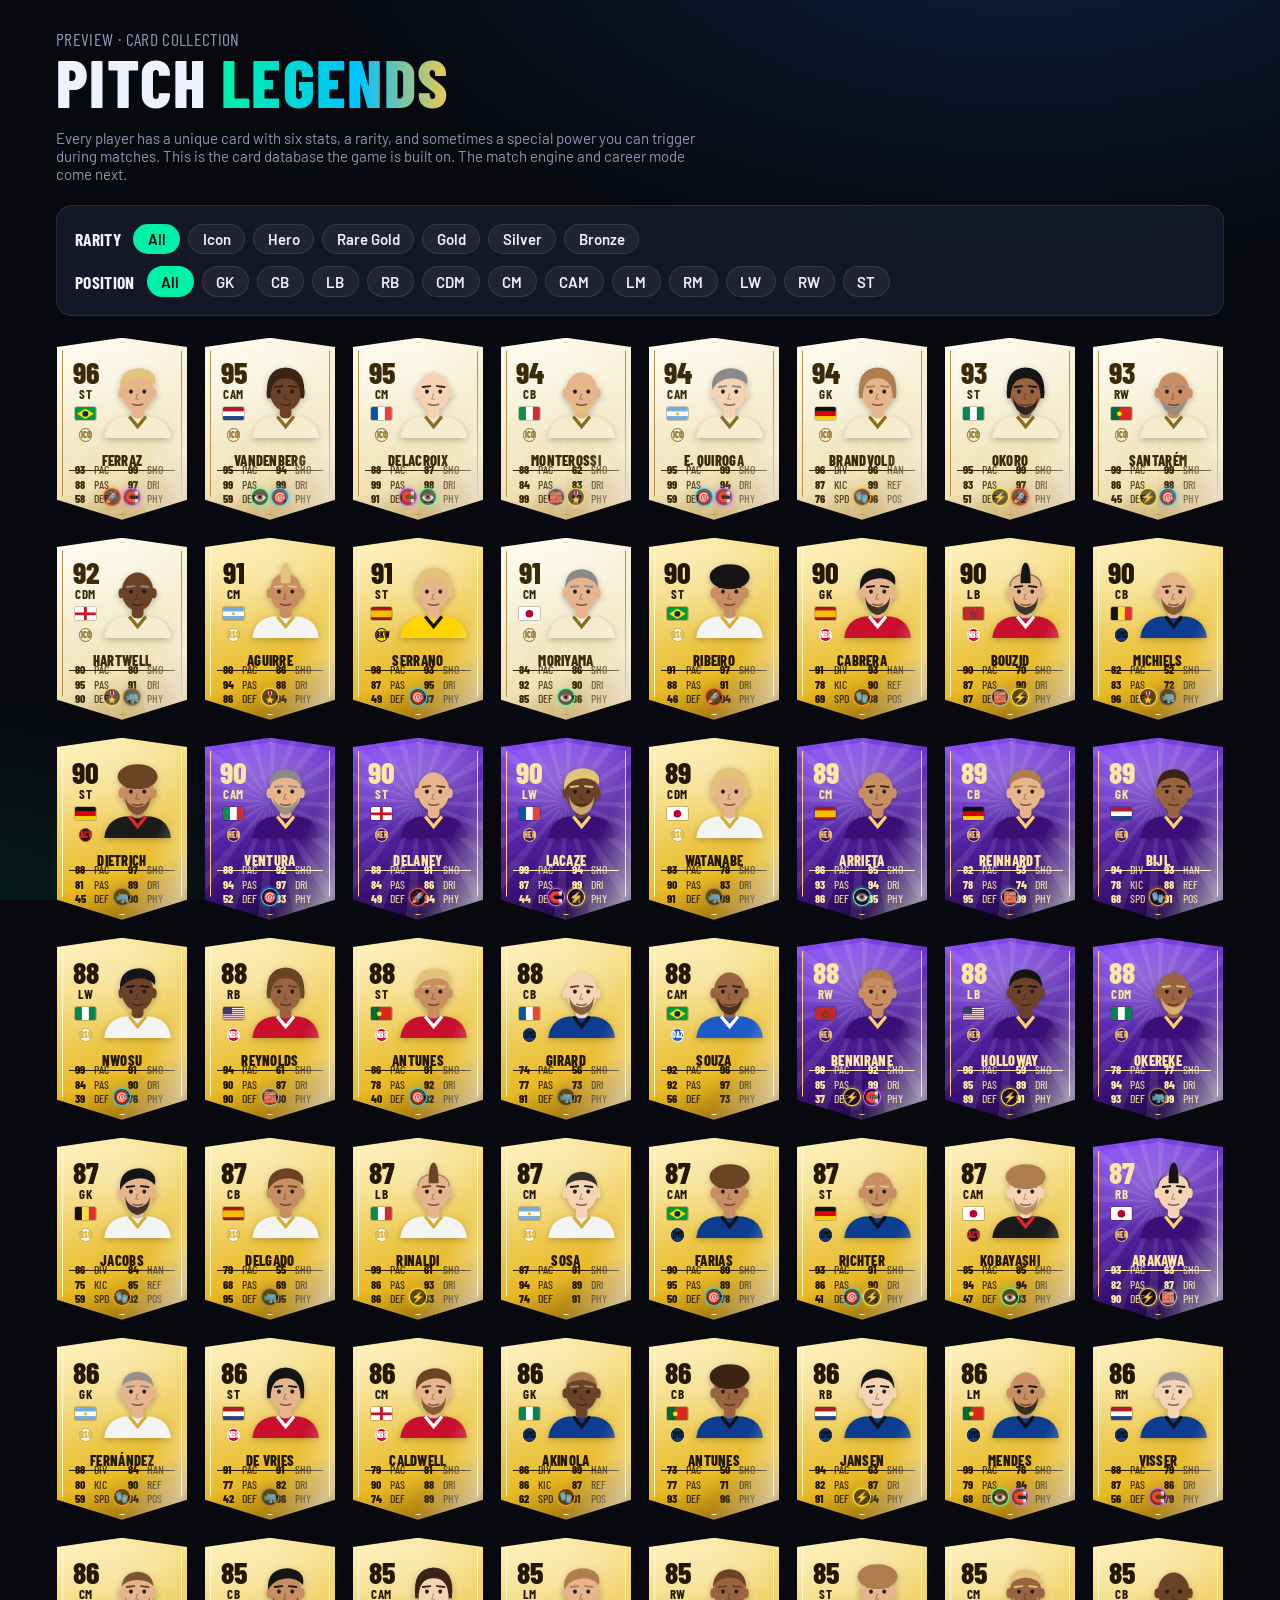
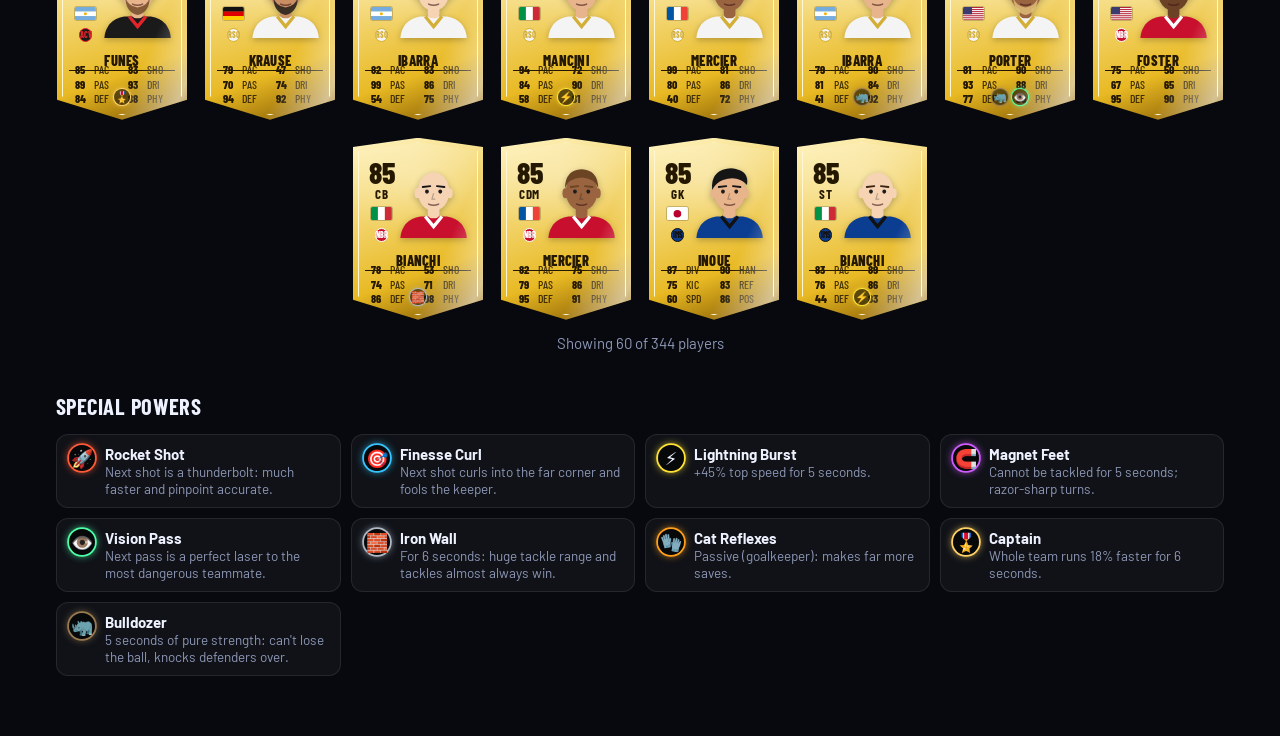
==== preview.html @ eba81089 "Add player card database, card renderer and card preview page Co-Authored-By: Claude Opus 5.5 <norep" ====
<!doctype html>
<html lang="en">
<head>
<meta charset="utf-8">
<meta name="viewport" content="width=device-width, initial-scale=1">
<title>Pitch Legends Cards</title>
<meta name="claude:viewport-fit-sides" content="cover">
<link rel="preconnect" href="https://fonts.googleapis.com">
<link href="https://fonts.googleapis.com/css2?family=Barlow+Condensed:wght@500;700;800&family=Barlow:wght@400;600;700&display=swap" rel="stylesheet">
<link rel="stylesheet" href="css/style.css">
</head>
<body>
<div class="wrap">
  <p class="muted display" style="font-size:1.1rem">Preview · Card Collection</p>
  <h1 class="hero-title">Pitch <span>Legends</span></h1>
  <p class="muted" style="max-width:640px">Every player has a unique card with six stats, a rarity, and sometimes a special power you can trigger during matches. This is the card database the game is built on. The match engine and career mode come next.</p>

  <div class="panel" style="margin:22px 0">
    <div class="row" style="margin-bottom:12px"><h3>Rarity</h3><div class="chips" id="rar"></div></div>
    <div class="row"><h3>Position</h3><div class="chips" id="pos"></div></div>
  </div>
  <div class="card-grid" id="grid"></div>
  <p class="muted" id="count" style="text-align:center;margin-top:14px"></p>

  <h2 style="margin:40px 0 14px">Special powers</h2>
  <div class="trait-list" id="traits"></div>
</div>
<script src="js/data.js"></script>
<script src="js/cards.js"></script>
<script>
  const state = { rar: 'all', pos: 'all' };
  const rars = ['all', 'icon', 'hero', 'rare', 'gold', 'silver', 'bronze'];
  const poss = ['all', ...POSITIONS];
  function chips(el, list, key, label) {
    el.innerHTML = list.map(v => `<button class="chip ${state[key] === v ? 'on' : ''}" data-v="${v}">${v === 'all' ? 'All' : label(v)}</button>`).join('');
    el.onclick = e => { const b = e.target.closest('button'); if (!b) return; state[key] = b.dataset.v; render(); };
  }
  function render() {
    chips(document.getElementById('rar'), rars, 'rar', v => RARITY_LABEL[v]);
    chips(document.getElementById('pos'), poss, 'pos', v => v);
    const list = PLAYERS.filter(p => (state.rar === 'all' || p.rarity === state.rar) && (state.pos === 'all' || p.pos === state.pos))
      .sort((a, b) => b.ovr - a.ovr);
    document.getElementById('grid').innerHTML = list.slice(0, 60).map(p => cardHTML(p, { size: 13, cls: 'hoverable' })).join('');
    document.getElementById('count').textContent = `Showing ${Math.min(60, list.length)} of ${list.length} players`;
  }
  document.getElementById('traits').innerHTML = Object.values(TRAITS).map(t =>
    `<div class="trait-row"><span class="trait" style="--tc:${t.color}">${t.icon}</span><div><b>${t.name}</b><div class="muted" style="font-size:.9em">${t.desc}</div></div></div>`).join('');
  render();
</script>
</body>
</html>
---- css/style.css ----
:root {
  --bg: #07090f;
  --bg2: #0f1420;
  --panel: rgba(22, 28, 44, .82);
  --line: rgba(255, 255, 255, .09);
  --text: #eef2ff;
  --muted: #8d97b5;
  --accent: #00f0a8;
  --accent2: #2f7bff;
  --gold: #f5c84c;
  --danger: #ff4d6d;
  color-scheme: dark;
}
* { box-sizing: border-box; }
html, body { height: 100%; }
body {
  margin: 0; background: var(--bg); color: var(--text);
  font-family: 'Barlow', system-ui, sans-serif; font-size: 15px;
  background-image:
    radial-gradient(1200px 600px at 80% -10%, rgba(47, 123, 255, .18), transparent 60%),
    radial-gradient(900px 500px at -10% 110%, rgba(0, 240, 168, .12), transparent 60%);
  background-attachment: fixed;
}
h1, h2, h3, .display { font-family: 'Barlow Condensed', 'Arial Narrow', sans-serif; letter-spacing: .02em; text-transform: uppercase; margin: 0; }
button { font: inherit; cursor: pointer; }

.btn {
  border: 0; border-radius: 10px; padding: .7em 1.3em; color: #04110c; font-weight: 700;
  background: linear-gradient(135deg, var(--accent), #00c2ff); box-shadow: 0 6px 20px rgba(0, 240, 168, .25);
  text-transform: uppercase; letter-spacing: .04em; font-family: 'Barlow Condensed', sans-serif; font-size: 1.05em;
  transition: transform .12s, filter .12s;
}
.btn:hover { transform: translateY(-1px); filter: brightness(1.1); }
.btn:disabled { opacity: .4; cursor: not-allowed; transform: none; }
.btn.ghost { background: rgba(255, 255, 255, .06); color: var(--text); box-shadow: none; border: 1px solid var(--line); }
.btn.gold { background: linear-gradient(135deg, #ffe08a, #e0a526); color: #2a1d00; box-shadow: 0 6px 20px rgba(245, 200, 76, .25); }
.btn.danger { background: linear-gradient(135deg, #ff6b81, #ff2d55); color: #fff; }
.btn.small { padding: .4em .8em; font-size: .9em; border-radius: 8px; }

.panel { background: var(--panel); border: 1px solid var(--line); border-radius: 16px; padding: 18px; backdrop-filter: blur(8px); }
.muted { color: var(--muted); }
.row { display: flex; gap: 12px; align-items: center; flex-wrap: wrap; }
.grow { flex: 1; }
.coins { color: var(--gold); font-weight: 700; font-family: 'Barlow Condensed', sans-serif; }
.coins::before { content: '🪙 '; }

/* ===================== CARD ===================== */
.card {
  position: relative; width: 10em; height: 14em; flex: none; user-select: none;
  clip-path: polygon(50% 0, 100% 5%, 100% 89%, 50% 100%, 0 89%, 0 5%);
  color: #2b1d05; font-family: 'Barlow Condensed', 'Arial Narrow', sans-serif;
  background: linear-gradient(160deg, var(--c1), var(--c2) 70%, var(--c3));
  transition: transform .15s, filter .15s;
}
.card::after { /* inner frame */
  content: ''; position: absolute; inset: .35em;
  clip-path: polygon(50% 0, 100% 5%, 100% 89%, 50% 100%, 0 89%, 0 5%);
  border: .12em solid var(--frame); pointer-events: none;
  background: radial-gradient(120% 60% at 50% 20%, rgba(255, 255, 255, .28), transparent 60%);
}
.card.hoverable:hover { transform: translateY(-.25em) scale(1.03); filter: brightness(1.08); cursor: pointer; }
.r-bronze { --c1: #e3a777; --c2: #a8683c; --c3: #6e3d1d; --frame: rgba(255, 220, 190, .55); color: #2a1406; }
.r-silver { --c1: #f2f5f8; --c2: #b3bdc6; --c3: #7d8892; --frame: rgba(255, 255, 255, .7); color: #1d252c; }
.r-gold { --c1: #fff0b0; --c2: #e2bb4d; --c3: #a77d18; --frame: rgba(255, 249, 220, .75); color: #2d2004; }
.r-rare { --c1: #fff4c2; --c2: #e8b923; --c3: #7d5300; --frame: #fff7d6; color: #241800; }
.r-rare .c-shine, .r-hero .c-shine, .r-icon .c-shine {
  position: absolute; inset: 0; z-index: 3; pointer-events: none;
  background: linear-gradient(115deg, transparent 35%, rgba(255, 255, 255, .55) 48%, transparent 60%);
  background-size: 250% 100%; animation: shine 3.2s infinite linear;
}
.r-hero { --c1: #8a4dff; --c2: #3a1078; --c3: #12052b; --frame: #ffd166; color: #ffe7a3; }
.r-icon { --c1: #fffdf3; --c2: #efe1b4; --c3: #b8924a; --frame: #b8924a; color: #3a2a08; }
.r-icon::before, .r-hero::before {
  content: ''; position: absolute; inset: 0; opacity: .35;
  background: repeating-conic-gradient(from 0deg at 50% 35%, rgba(255, 255, 255, .25) 0 6deg, transparent 6deg 18deg);
}
@keyframes shine { 0% { background-position: 150% 0; } 100% { background-position: -100% 0; } }

.c-left { position: absolute; left: 1.05em; top: 1.6em; z-index: 2; display: flex; flex-direction: column; align-items: center; width: 2.3em; }
.c-ovr { font-size: 2.3em; font-weight: 800; line-height: .9; }
.c-pos { font-size: 1em; font-weight: 700; margin-top: .05em; letter-spacing: .04em; }
.c-flag { margin-top: .35em; width: 1.6em; height: 1.05em; border-radius: .12em; overflow: hidden; box-shadow: 0 0 0 .06em rgba(0, 0, 0, .25); }
.c-flag .flag, .flag { width: 100%; height: 100%; display: block; }
.c-club { margin-top: .35em; }
.badge {
  display: inline-grid; place-items: center; width: 1.7em; height: 1.7em; border-radius: 50%;
  font-size: .62em; font-weight: 800; border: .14em solid; letter-spacing: 0; line-height: 1;
}
.c-face { position: absolute; right: .6em; top: 1.3em; width: 6.4em; height: 6.4em; z-index: 1; }
.c-face .avatar { width: 100%; height: 100%; filter: drop-shadow(0 .2em .25em rgba(0, 0, 0, .25)); }
.c-name {
  position: absolute; top: 7.75em; left: .8em; right: .8em; text-align: center; z-index: 2;
  font-size: 1.12em; font-weight: 800; text-transform: uppercase; white-space: nowrap; overflow: hidden; text-overflow: ellipsis;
  border-bottom: .07em solid currentColor; padding-bottom: .1em; letter-spacing: .02em;
}
.c-stats { position: absolute; top: 9.55em; left: 1.4em; right: 1.4em; display: grid; grid-template-columns: 1fr 1fr; column-gap: .9em; row-gap: .05em; z-index: 2; }
.c-stats div { display: flex; gap: .3em; align-items: baseline; font-size: .9em; }
.c-stats b { font-weight: 800; min-width: 1.3em; }
.c-stats span { font-weight: 500; opacity: .85; }
.c-traits { position: absolute; bottom: 1.15em; left: 0; right: 0; display: flex; justify-content: center; gap: .25em; z-index: 2; }
.trait {
  display: inline-grid; place-items: center; width: 1.45em; height: 1.45em; border-radius: 50%; font-size: .85em;
  background: rgba(0, 0, 0, .55); box-shadow: 0 0 0 .1em var(--tc), 0 0 .5em var(--tc);
}
.card .tag {
  position: absolute; z-index: 4; left: 50%; transform: translateX(-50%); bottom: .2em;
  background: #111; color: #fff; font-size: .7em; padding: .05em .5em; border-radius: .4em; font-weight: 700;
}

/* ===================== Gallery (preview) ===================== */
.wrap { max-width: 1200px; margin: 0 auto; padding-block: 28px 60px; padding-left: max(16px, env(safe-area-inset-left, 0px)); padding-right: max(16px, env(safe-area-inset-right, 0px)); }
.chip:focus-visible, .btn:focus-visible { outline: 2px solid var(--accent); outline-offset: 2px; }
@media (prefers-reduced-motion: reduce) { .c-shine { animation: none !important; } }
.hero-title { font-size: clamp(2.4rem, 6vw, 4.2rem); line-height: .95; font-weight: 800; }
.hero-title span { background: linear-gradient(90deg, var(--accent), #00c2ff 60%, var(--gold)); -webkit-background-clip: text; background-clip: text; color: transparent; }
.card-grid { display: flex; flex-wrap: wrap; gap: 18px; justify-content: center; }
.chips { display: flex; gap: 8px; flex-wrap: wrap; }
.chip { padding: .35em .9em; border-radius: 999px; background: rgba(255, 255, 255, .06); border: 1px solid var(--line); color: var(--text); font-weight: 600; }
.chip.on { background: var(--accent); color: #04110c; border-color: transparent; }
.trait-list { display: grid; grid-template-columns: repeat(auto-fill, minmax(240px, 1fr)); gap: 10px; }
.trait-row { display: flex; gap: 10px; align-items: flex-start; padding: 10px 12px; border-radius: 12px; background: rgba(255, 255, 255, .04); border: 1px solid var(--line); }
.trait-row .trait { font-size: 18px; flex: none; }
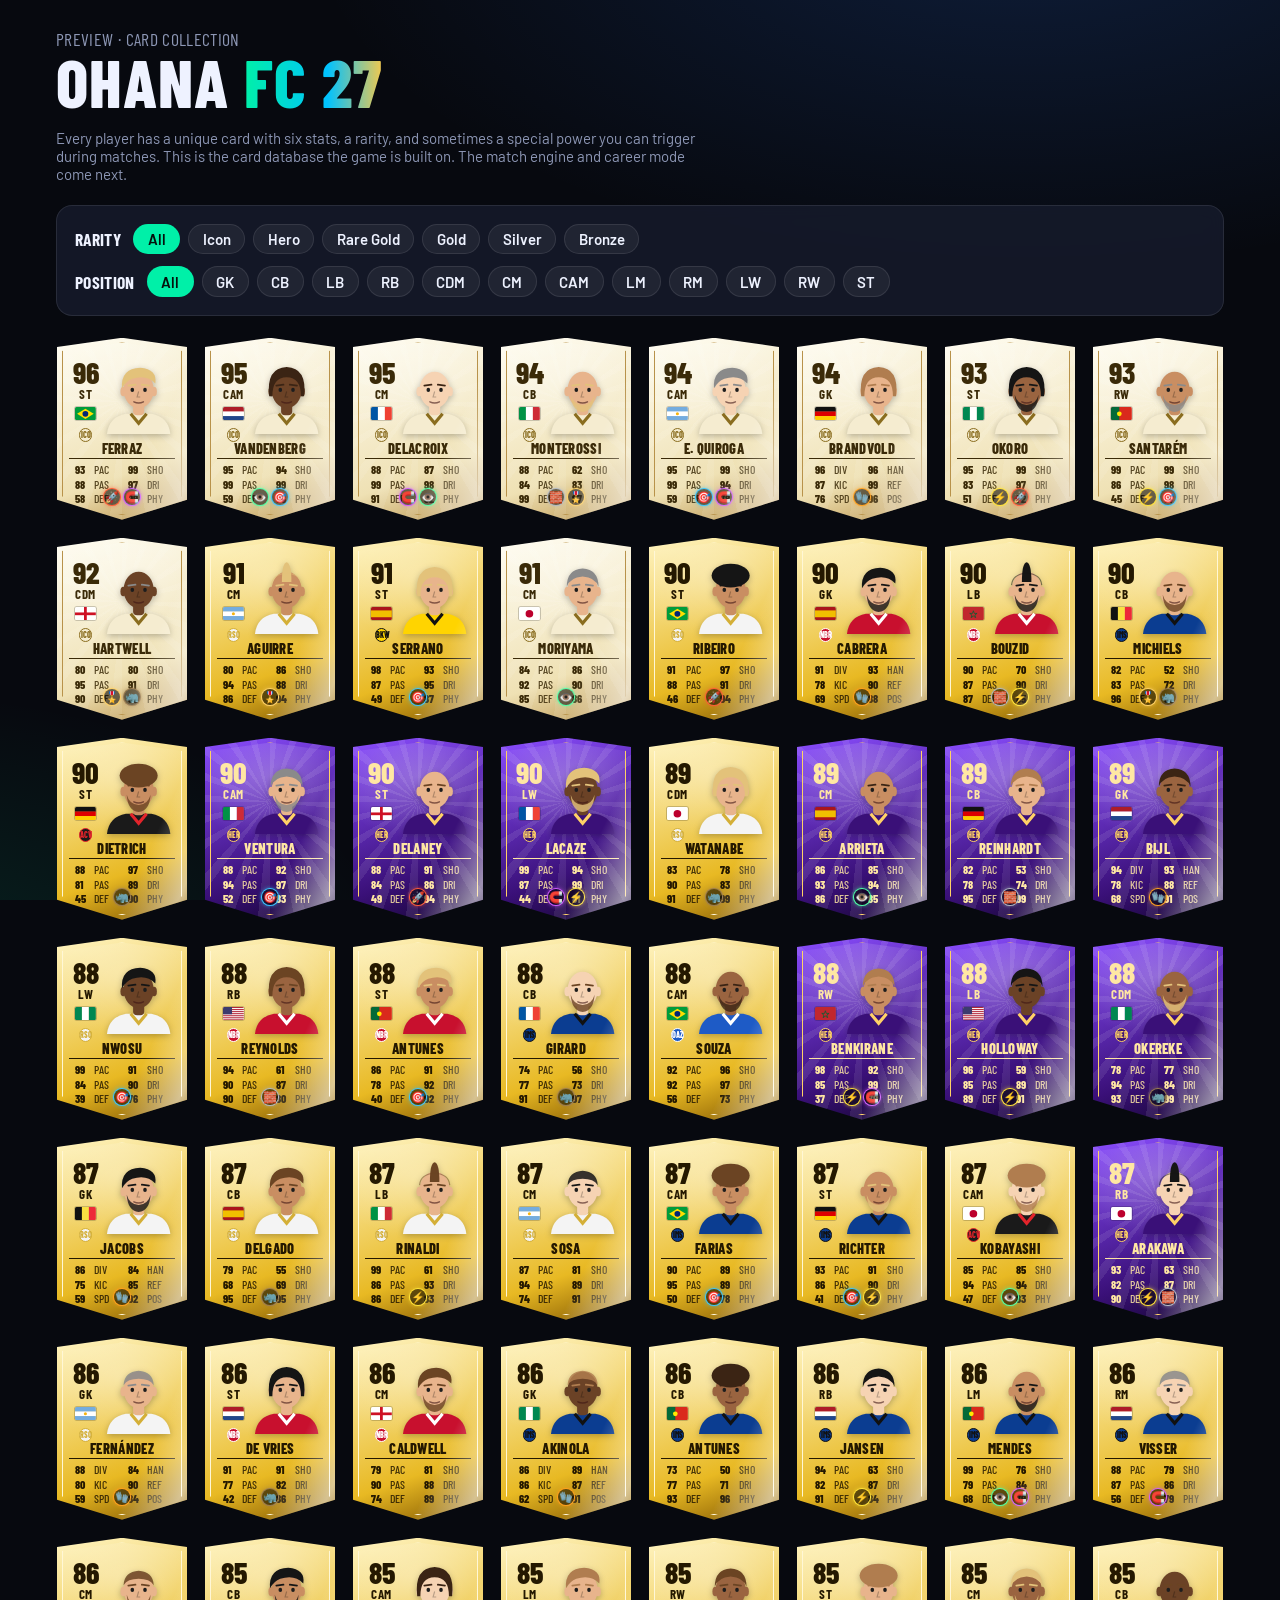
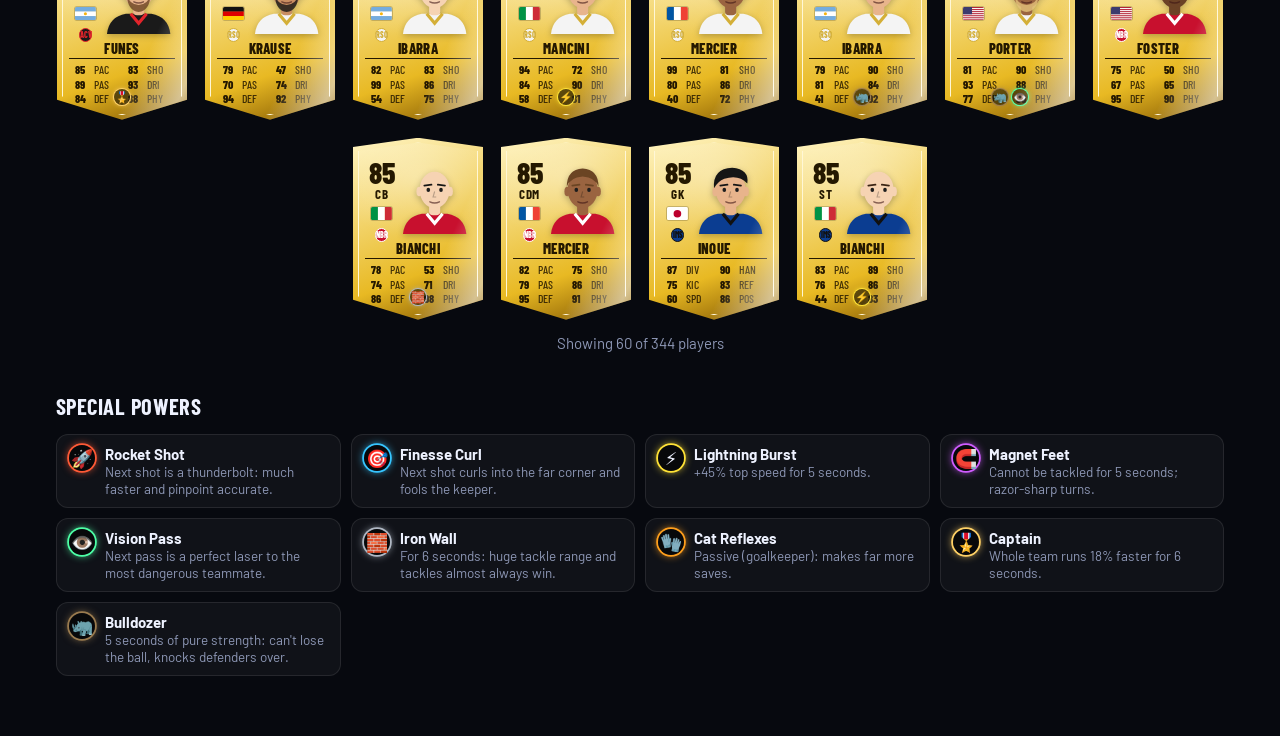
==== commit 8d002164: "Add Ultimate Team Career, keyboard guide and dedicated defend key - Career: squad builder, store and" ====
--- a/preview.html
+++ b/preview.html
@@ -3,7 +3,7 @@
 <head>
 <meta charset="utf-8">
 <meta name="viewport" content="width=device-width, initial-scale=1">
-<title>Pitch Legends Cards</title>
+<title>Ohana FC 27 Cards</title>
 <meta name="claude:viewport-fit-sides" content="cover">
 <link rel="preconnect" href="https://fonts.googleapis.com">
 <link href="https://fonts.googleapis.com/css2?family=Barlow+Condensed:wght@500;700;800&family=Barlow:wght@400;600;700&display=swap" rel="stylesheet">
@@ -12,7 +12,7 @@
 <body>
 <div class="wrap">
   <p class="muted display" style="font-size:1.1rem">Preview · Card Collection</p>
-  <h1 class="hero-title">Pitch <span>Legends</span></h1>
+  <h1 class="hero-title">Ohana <span>FC 27</span></h1>
   <p class="muted" style="max-width:640px">Every player has a unique card with six stats, a rarity, and sometimes a special power you can trigger during matches. This is the card database the game is built on. The match engine and career mode come next.</p>
 
   <div class="panel" style="margin:22px 0">
--- a/css/style.css
+++ b/css/style.css
@@ -86,10 +86,10 @@
   display: inline-grid; place-items: center; width: 1.7em; height: 1.7em; border-radius: 50%;
   font-size: .62em; font-weight: 800; border: .14em solid; letter-spacing: 0; line-height: 1;
 }
-.c-face { position: absolute; right: .6em; top: 1.3em; width: 6.4em; height: 6.4em; z-index: 1; }
+.c-face { position: absolute; right: .7em; top: 1.3em; width: 6.1em; height: 6.1em; z-index: 1; }
 .c-face .avatar { width: 100%; height: 100%; filter: drop-shadow(0 .2em .25em rgba(0, 0, 0, .25)); }
 .c-name {
-  position: absolute; top: 7.75em; left: .8em; right: .8em; text-align: center; z-index: 2;
+  position: absolute; top: 6.95em; left: .8em; right: .8em; text-align: center; z-index: 2;
   font-size: 1.12em; font-weight: 800; text-transform: uppercase; white-space: nowrap; overflow: hidden; text-overflow: ellipsis;
   border-bottom: .07em solid currentColor; padding-bottom: .1em; letter-spacing: .02em;
 }
